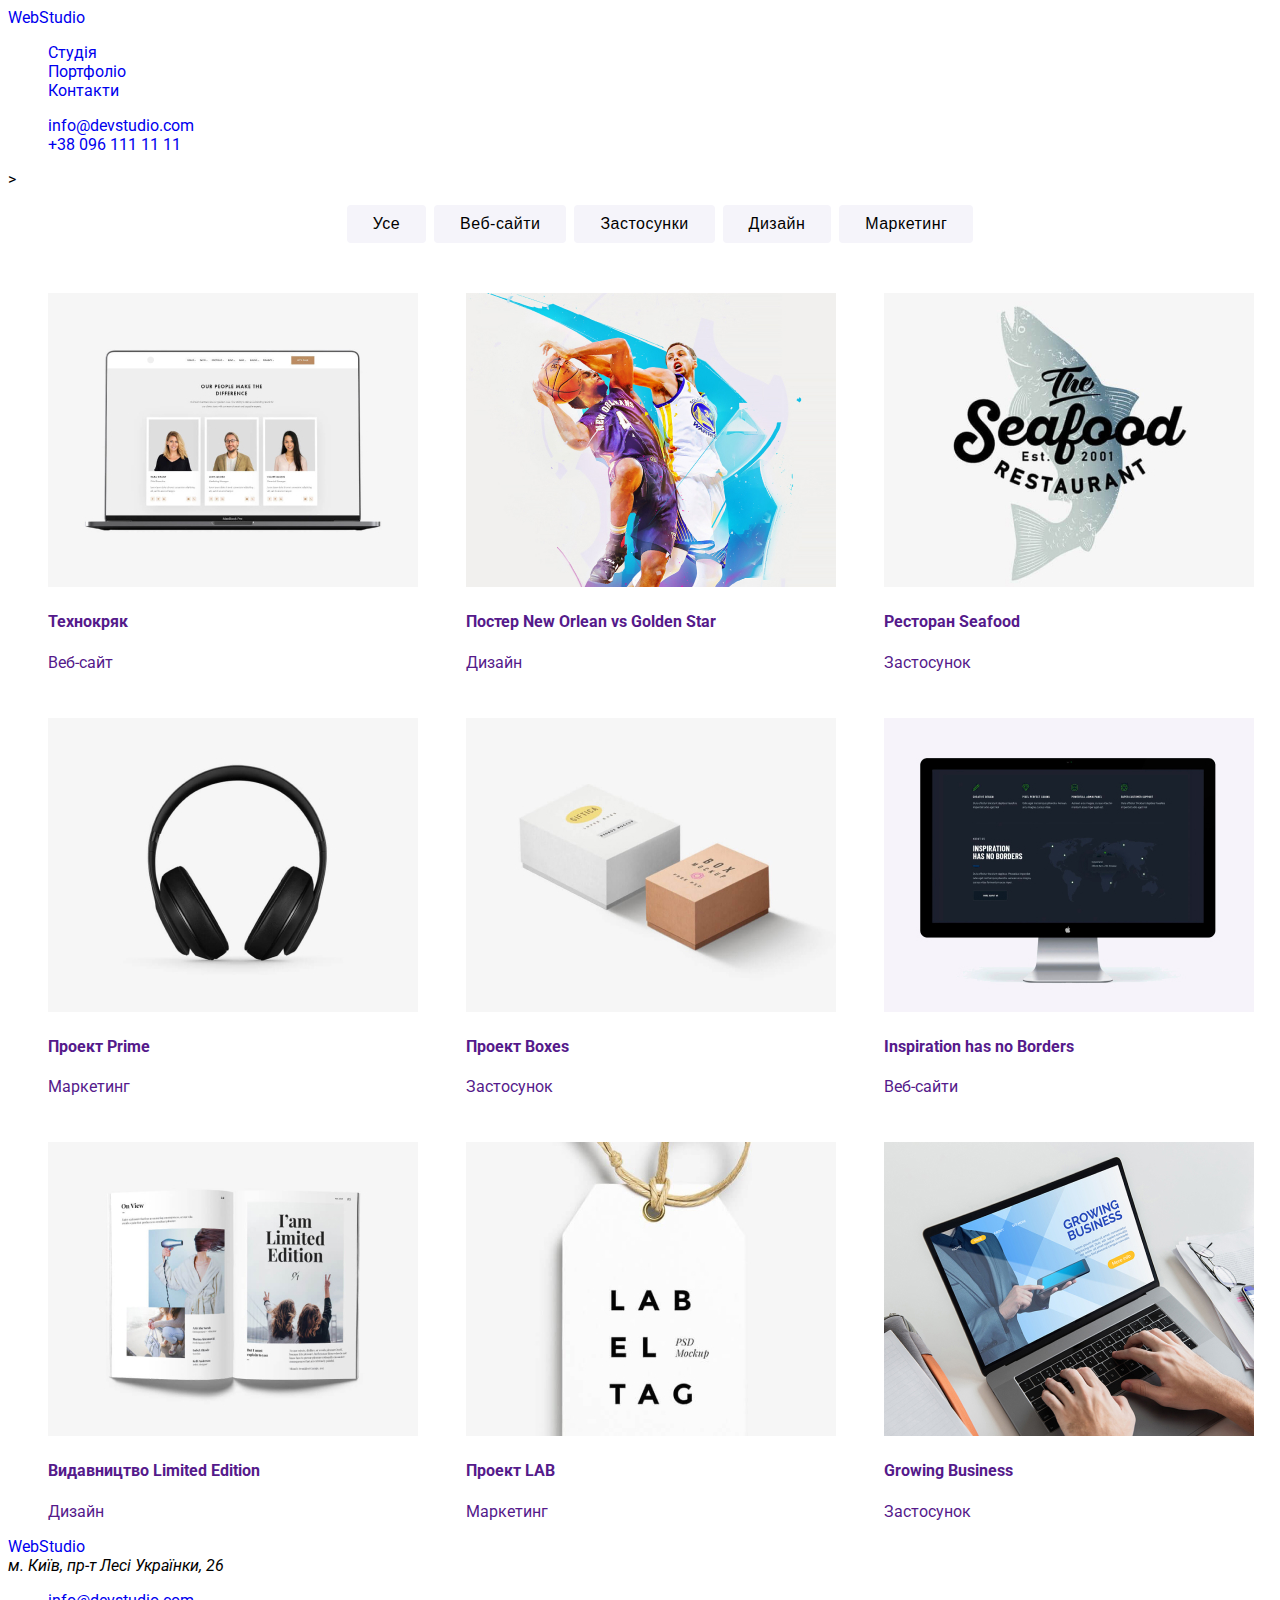
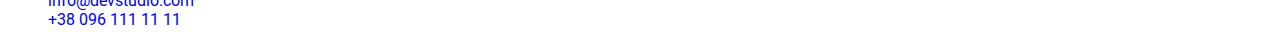
==== portfolio.html @ c789473a "goiteens-hw-12" ====
<!DOCTYPE html>
<html lang="en">
<head>
    <meta charset="UTF-8">
    <meta http-equiv="X-UA-Compatible" content="IE=edge">
    <meta name="viewport" content="width=device-width, initial-scale=1.0">
    <title>Portfolio</title>
<link rel="preconnect" href="https://fonts.googleapis.com">
<link rel="preconnect" href="https://fonts.gstatic.com" crossorigin>
<link href="https://fonts.googleapis.com/css2?family=Raleway:wght@700&family=Roboto:wght@400;500;700;900&display=swap" rel="stylesheet">
    <link rel="stylesheet" href="/portfolio.css">
</head>
<body>
    <header>
        <a href="./"><span>Web</span>Studio</a>
        <nav>
            <ul>
                <li>
                    <a href="./">Студія</a>
                </li>
                <li>
                    <a href="./portfolio.html">Портфоліо</a>
                </li>
                <li>
                    <a href="./">Контакти</a>
                </li>
            </ul>
        </nav>
        <ul>
            <li>
                <a href="./">info@devstudio.com</a>
            </li>
            <li>
                <a href="./">+38 096 111 11 11</a>
            </li>
        </ul>
    </header>
    <main>
        <section class="section">
            <div class="container">>
                <ul class="list">
                    <li class="item"><button type="button" class="button">Усе</button></li>
                    <li class="item"><button type="button" class="button">Веб-сайти</button></li>
                    <li class="item"><button type="button" class="button">Застосунки</button></li>
                    <li class="item"><button type="button" class="button">Дизайн</button></li>
                    <li class="item"><button type="button" class="button">Маркетинг</button></li>
                </ul>
            </div>
        <ul class="examlpes">
            <li class="examples-link">
                <a href="">
                    <img src="/imges(portfolio)/img (6).jpg" alt="notebook">
                    <h4>Технокряк</h4>
                    <p>Веб-сайт</p>
                    </li>
                </a>
            <li class="examples-link">
                <a href="">
                    <img src="/imges(portfolio)/img (7).jpg" alt="basketball">
                    <h4>Постер New Orlean vs Golden Star</h4>
                    <p>Дизайн</p>
                </li>
                </a>
            <li class="examples-link">
                <a href="">
                    <img src="/imges(portfolio)/img (8).jpg" alt="Seafood restaurant">
                    <h4>Ресторан Seafood</h4>
                    <p>Застосунок</p>
                </li>
                </a>
            <li class="examples-link">
                <a href="">
                    <img src="/imges(portfolio)/img (9).jpg" alt="headphones">
                    <h4>Проект Prime</h4>
                    <p>Маркетинг</p>
                </li>
                </a>
            <li class="examples-link">
                <a href="">
                    <img src="/imges(portfolio)/img (10).jpg" alt="boxes">
                    <h4>Проект Boxes</h4>
                    <p>Застосунок</p>
                </li>
                </a>
            <li class="examples-link">
                <a href="">
                    <img src="/imges(portfolio)/img (11).jpg" alt="computer">
                    <h4>Inspiration has no Borders</h4>
                    <p>Веб-сайти</p>
                </li>
                </a>
            <li class="examples-link">
                <a href="">
                    <img src="/imges(portfolio)/img (12).jpg" alt="magazine">
                    <h4>Видавництво Limited Edition</h4>
                    <p>Дизайн</p>
                </li>
                </a>
            <li class="examples-link">
                <a href="">
                    <img src="/imges(portfolio)/img (13).jpg" alt="tag">
                    <h4>Проект LAB</h4>
                    <p>Маркетинг</p>
                </li>
                </a>
            <li class="examples-link">
                <a href="">
                    <img src="/imges(portfolio)/img (14).jpg" alt="notebook">
                    <h4>Growing Business</h4>
                    <p>Застосунок</p>
                </li>
                </a>
        </ul>
        </section>
    </main>
    <footer>
        <a href="./"><span>Web</span>Studio</a>
        <address>м. Київ, пр-т Лесі Українки, 26</address>
        <ul>
            <li>
                <a href="email:info@example.com">info@devstudio.com</a>
            </li>
            <li>
                <a href="tel:+380961111111">+38 096 111 11 11</a>
            </li>
        </ul>
    </footer>
</body>
</html>
---- portfolio.css ----
body{
    font-family: "Roboto", sans-serif;
}
a{
    text-decoration: none;
}
ul{
    list-style: none;
}
.list{
    display: flex;
    justify-content: center;
    margin-bottom: 50px;
}
.item:not(:first-child){
    margin-left: 8px;
}
/* приклади робіт */
.button:hover,
.button:focus{
    background-color: #2196F3;
    color: #FFFFFF;
    box-shadow: 0px 3px 1px rgba(0, 0, 0, 0.1), 
    0px 1px 2px rgba(0, 0, 0, 0.08), 
    0px 2px 2px rgba(0, 0, 0, 0.12);
}
.examlpes{
    display: flex;
    flex-wrap: wrap;
    margin: -15px;
}

.examples-link{
    width: calc((100% - 30px * 3) / 3);
    margin: 15px;
}
.button{
    border: none;
    border-radius: 4px;
    padding: 6px 26px;

    background: #F5F4FA;

    font-weight: 500;
    font-size: 16px;
    line-height: 26px;
    text-align: center;
    letter-spacing: 00.03em;
}
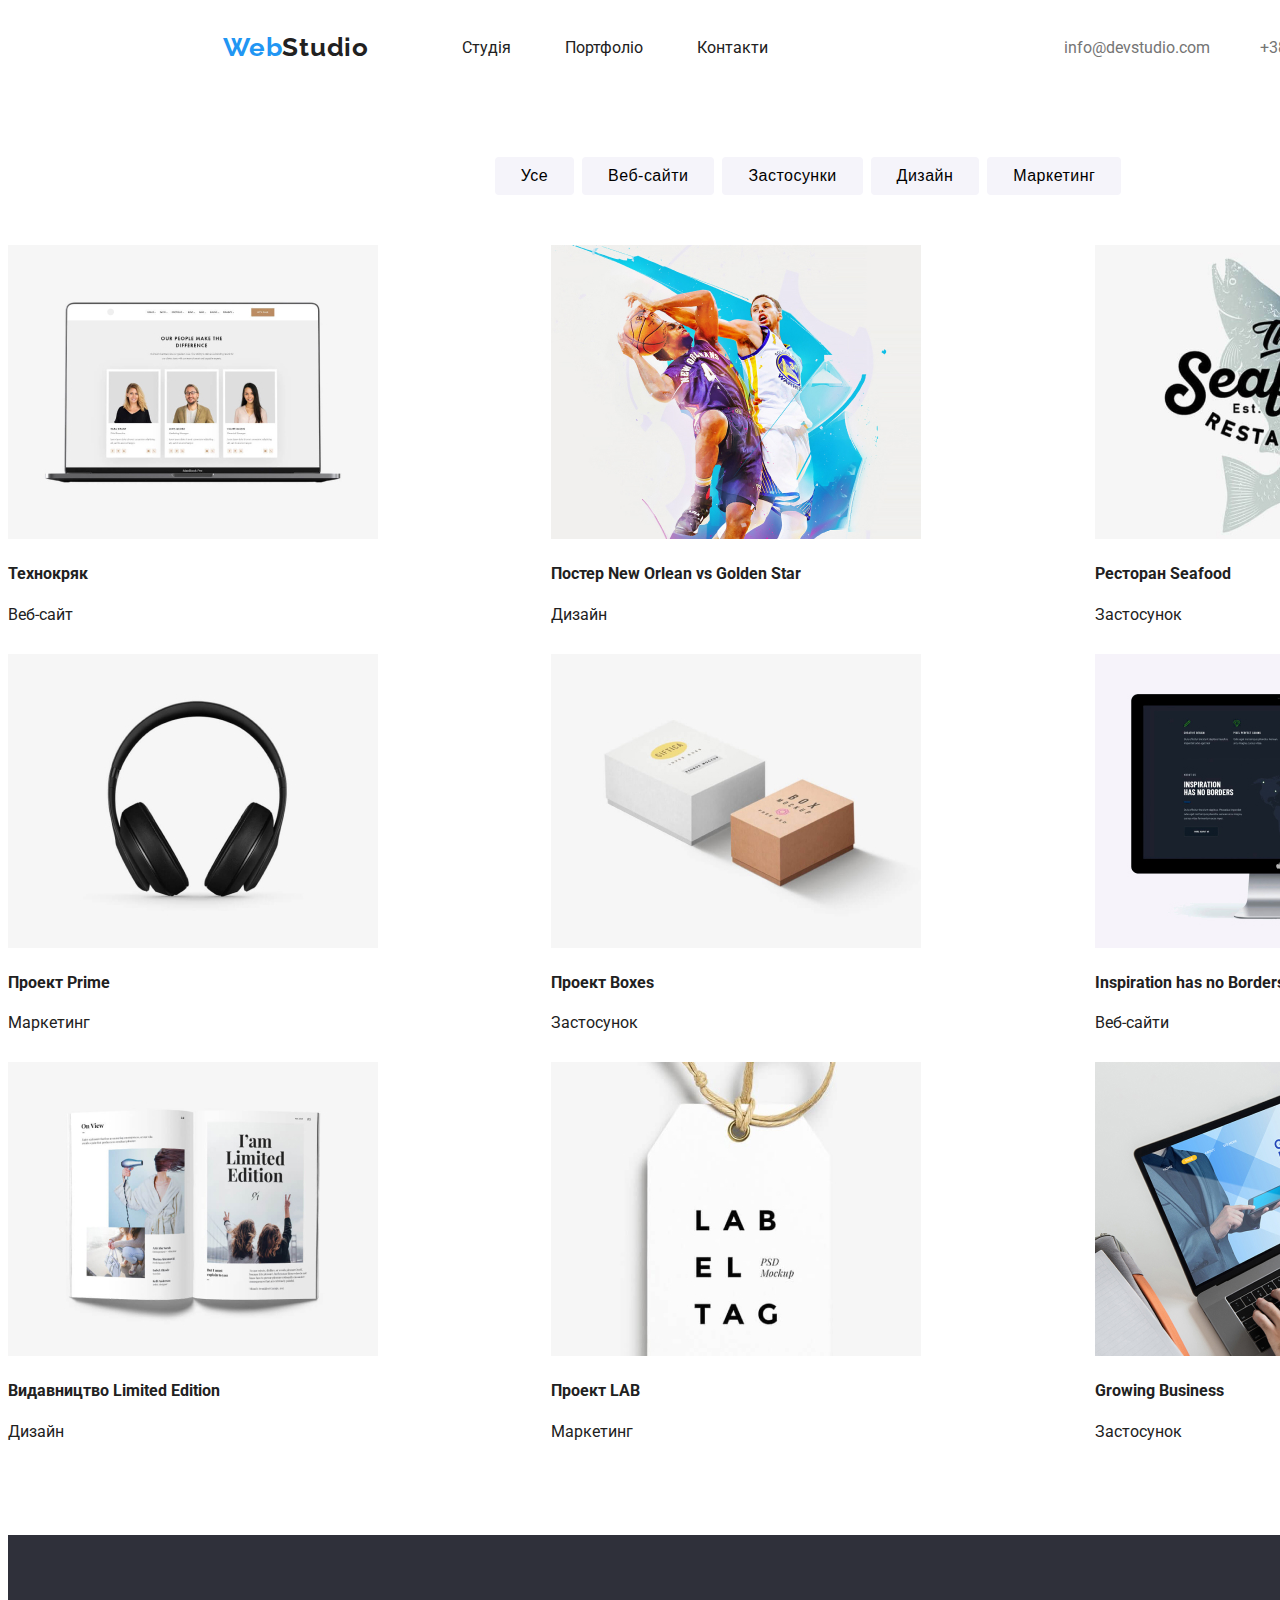
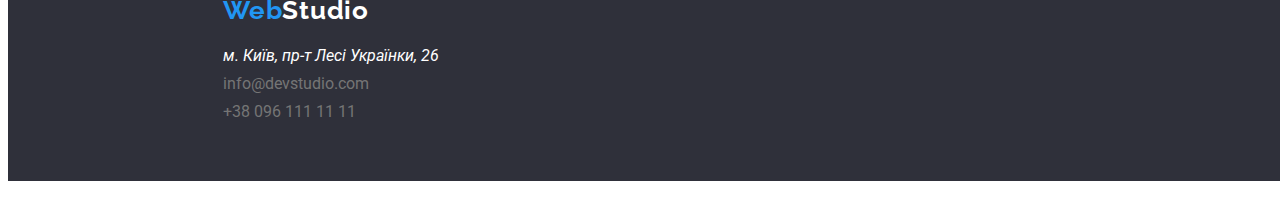
==== commit 3c2cba32: "goiteens-hw-12" ====
--- a/portfolio.html
+++ b/portfolio.html
@@ -11,33 +11,35 @@
     <link rel="stylesheet" href="/portfolio.css">
 </head>
 <body>
-    <header>
-        <a href="./"><span>Web</span>Studio</a>
+     <!--Шапка-->
+     <header class="section header">
+        <div class="container nav">
+            <a class="logo" href="./"><span>Web</span>Studio</a>
         <nav>
-            <ul>
-                <li>
-                    <a href="./">Студія</a>
+            <ul class="nav-list">
+                <li class="nav-item">
+                    <a class="nav-link" href="./">Студія</a>
                 </li>
-                <li>
-                    <a href="./portfolio.html">Портфоліо</a>
+                <li class="nav-item">
+                    <a class="nav-link" href="./portfolio.html">Портфоліо</a>
                 </li>
-                <li>
-                    <a href="./">Контакти</a>
+                <li class="nav-item">
+                    <a class="nav-link" href="">Контакти</a>
                 </li>
             </ul>
         </nav>
-        <ul>
-            <li>
-                <a href="./">info@devstudio.com</a>
+        <ul class="contacts-list">
+            <li class="contact-item">
+                <a class="contact-link" href="">info@devstudio.com</a>
             </li>
-            <li>
-                <a href="./">+38 096 111 11 11</a>
+            <li class="contact-item">
+                <a class="contact-link" href="">+38 096 111 11 11</a>
             </li>
         </ul>
-    </header>
+        </div>
     <main>
         <section class="section">
-            <div class="container">>
+            <div class="container">
                 <ul class="list">
                     <li class="item"><button type="button" class="button">Усе</button></li>
                     <li class="item"><button type="button" class="button">Веб-сайти</button></li>
@@ -49,63 +51,63 @@
         <ul class="examlpes">
             <li class="examples-link">
                 <a href="">
-                    <img src="/imges(portfolio)/img (6).jpg" alt="notebook">
+                    <img class="examples-img" src="/imges(portfolio)/img (6).jpg" alt="notebook">
                     <h4>Технокряк</h4>
                     <p>Веб-сайт</p>
                     </li>
                 </a>
             <li class="examples-link">
                 <a href="">
-                    <img src="/imges(portfolio)/img (7).jpg" alt="basketball">
+                    <img class="examples-img" src="/imges(portfolio)/img (7).jpg" alt="basketball">
                     <h4>Постер New Orlean vs Golden Star</h4>
                     <p>Дизайн</p>
                 </li>
                 </a>
             <li class="examples-link">
                 <a href="">
-                    <img src="/imges(portfolio)/img (8).jpg" alt="Seafood restaurant">
+                    <img class="examples-img" src="/imges(portfolio)/img (8).jpg" alt="Seafood restaurant">
                     <h4>Ресторан Seafood</h4>
                     <p>Застосунок</p>
                 </li>
                 </a>
             <li class="examples-link">
                 <a href="">
-                    <img src="/imges(portfolio)/img (9).jpg" alt="headphones">
+                    <img class="examples-img" src="/imges(portfolio)/img (9).jpg" alt="headphones">
                     <h4>Проект Prime</h4>
                     <p>Маркетинг</p>
                 </li>
                 </a>
             <li class="examples-link">
                 <a href="">
-                    <img src="/imges(portfolio)/img (10).jpg" alt="boxes">
+                    <img class="examples-img" src="/imges(portfolio)/img (10).jpg" alt="boxes">
                     <h4>Проект Boxes</h4>
                     <p>Застосунок</p>
                 </li>
                 </a>
             <li class="examples-link">
                 <a href="">
-                    <img src="/imges(portfolio)/img (11).jpg" alt="computer">
+                    <img class="examples-img" src="/imges(portfolio)/img (11).jpg" alt="computer">
                     <h4>Inspiration has no Borders</h4>
                     <p>Веб-сайти</p>
                 </li>
                 </a>
             <li class="examples-link">
                 <a href="">
-                    <img src="/imges(portfolio)/img (12).jpg" alt="magazine">
+                    <img class="examples-img" src="/imges(portfolio)/img (12).jpg" alt="magazine">
                     <h4>Видавництво Limited Edition</h4>
                     <p>Дизайн</p>
                 </li>
                 </a>
             <li class="examples-link">
                 <a href="">
-                    <img src="/imges(portfolio)/img (13).jpg" alt="tag">
+                    <img class="examples-img" src="/imges(portfolio)/img (13).jpg" alt="tag">
                     <h4>Проект LAB</h4>
                     <p>Маркетинг</p>
                 </li>
                 </a>
             <li class="examples-link">
                 <a href="">
-                    <img src="/imges(portfolio)/img (14).jpg" alt="notebook">
+                    <img class="examples-img" src="/imges(portfolio)/img (14).jpg" alt="notebook">
                     <h4>Growing Business</h4>
                     <p>Застосунок</p>
                 </li>
@@ -113,17 +115,19 @@
         </ul>
         </section>
     </main>
-    <footer>
-        <a href="./"><span>Web</span>Studio</a>
-        <address>м. Київ, пр-т Лесі Українки, 26</address>
-        <ul>
-            <li>
-                <a href="email:info@example.com">info@devstudio.com</a>
-            </li>
-            <li>
-                <a href="tel:+380961111111">+38 096 111 11 11</a>
-            </li>
-        </ul>
-    </footer>
+    <footer class="section footer">
+        <div class="container">
+            <div class="footer-nav">
+                <a class="logo" href="./"><span>Web</span>Studio</a>
+                <address class="adderess">м. Київ, пр-т Лесі Українки, 26</address>
+                <ul class="contacts-list">
+                    <li class="contact-item">
+                        <a class="contact-link" href="">info@devstudio.com</a>
+                    </li>
+                    <li class="contact-item">
+                        <a class="contact-link" href="">+38 096 111 11 11</a>
+                    </li>
+                </ul>
+            </div>
 </body>
 </html>--- a/portfolio.css
+++ b/portfolio.css
@@ -1,5 +1,57 @@
+:root{
+    --accent-color: #2196F3;
+    --primary-text-color: #212121;
+    --secondary-text-color: #757575;
+    --thirdly-text-color: #FFFFFF;
+    --background-color: #2F303A;
+}
+/* #2196F3 -accent-color
+#212121 -primary-text-color
+#757575 -secondary-text-color
+#FFFFFF -thirdly-text-color */
+
+/* загальні стилі */
 body{
     font-family: "Roboto", sans-serif;
+    color: var(--primary-text-color);
+}
+*,
+*::before,
+*::after{
+    box-sizing: border-box;
+}
+h1,
+h2,
+h3,
+p,
+ul{
+    margin: 0;
+    padding: 0;
+}
+a{
+    padding: 0;
+    margin: 0;
+    color: var(--primary-text-color);
+    text-decoration: none;
+}
+ul{
+    list-style: none;
+}
+/* головна сторінка */
+.section{
+    width: 1600px;
+    padding-top: 94px;
+    padding-bottom: 94px;
+}
+.container{
+    width: 1200px;
+    padding-left: 15px;
+    padding-right: 15px;
+    margin-left: auto;
+    margin-right: auto;
+}
+body{
+    font-family: "Roboto", sans-serif;
 }
 a{
     text-decoration: none;
@@ -14,6 +66,66 @@
 }
 .item:not(:first-child){
     margin-left: 8px;
+}
+.section.header{
+    padding-top: 24px;
+    padding-bottom: 25px;
+}
+.container.nav{
+    display: flex;
+    align-items: center;
+}
+.logo{
+    font-family: 'Raleway';
+ font-style: normal;
+ font-weight: 700;
+ font-size: 26px;
+ line-height: 31px;
+ letter-spacing: 0.03em;
+
+ color: var(--primary-text-color);
+}
+.logo span{
+ color: var(--accent-color);
+}
+
+nav{
+    margin-left: 93px;
+}
+
+.nav-list{
+display: flex;
+}
+
+.nav-item:not(:first-child){
+margin-left: 54px;
+}
+.nav-link
+.contact-link{
+    /* font-family: 'Roboto'; */
+font-style: normal;
+font-weight: 500;
+font-size: 14px;
+line-height: 16px;
+letter-spacing: 0.02em;
+
+color: var(--primary-text-color);
+}
+.nav-link:hover,
+.nav-link:focus,
+.contact-link:hover,
+.contact-link:focus{
+    color: var(--accent-color);
+}
+.contacts-list{
+display: flex;
+margin-left: auto;
+}
+.contact-item:not(:first-child){
+    margin-left: 50px;
+}
+.contact-link{
+    color: var(--secondary-text-color);
 }
 /* приклади робіт */
 .button:hover,
@@ -46,4 +158,47 @@
     line-height: 26px;
     text-align: center;
     letter-spacing: 00.03em;
+}
+
+/* футер */
+.section.footer{
+    padding-top: 60px;
+    padding-bottom: 60px;
+}
+.footer .container{
+    display: flex;
+}
+.flex{
+    margin-left: 70px;
+}
+.footer .logo{
+    color: #fff;
+}
+.adderess{
+    margin-top: 20px;
+    color: #FFFFFF;
+}
+.footer .contacts-list{
+    display: block;
+    margin-top: 9px;
+}
+.footer .contact-item:nth-child(2){
+    margin-left: 0;
+    margin-top: 9px;
+}
+.flex-title{
+    color: #FFFFFF;
+    font-weight: 700;
+font-size: 14px;
+line-height: 16px;
+letter-spacing: 0.03em;
+text-transform: uppercase;
+margin-bottom: 20px;
+}
+.footer .item-foot:not(:last-child){
+    margin-right: 10px;
+}
+.section footer{
+    background-color: #2F303A;
+    margin: none;
 }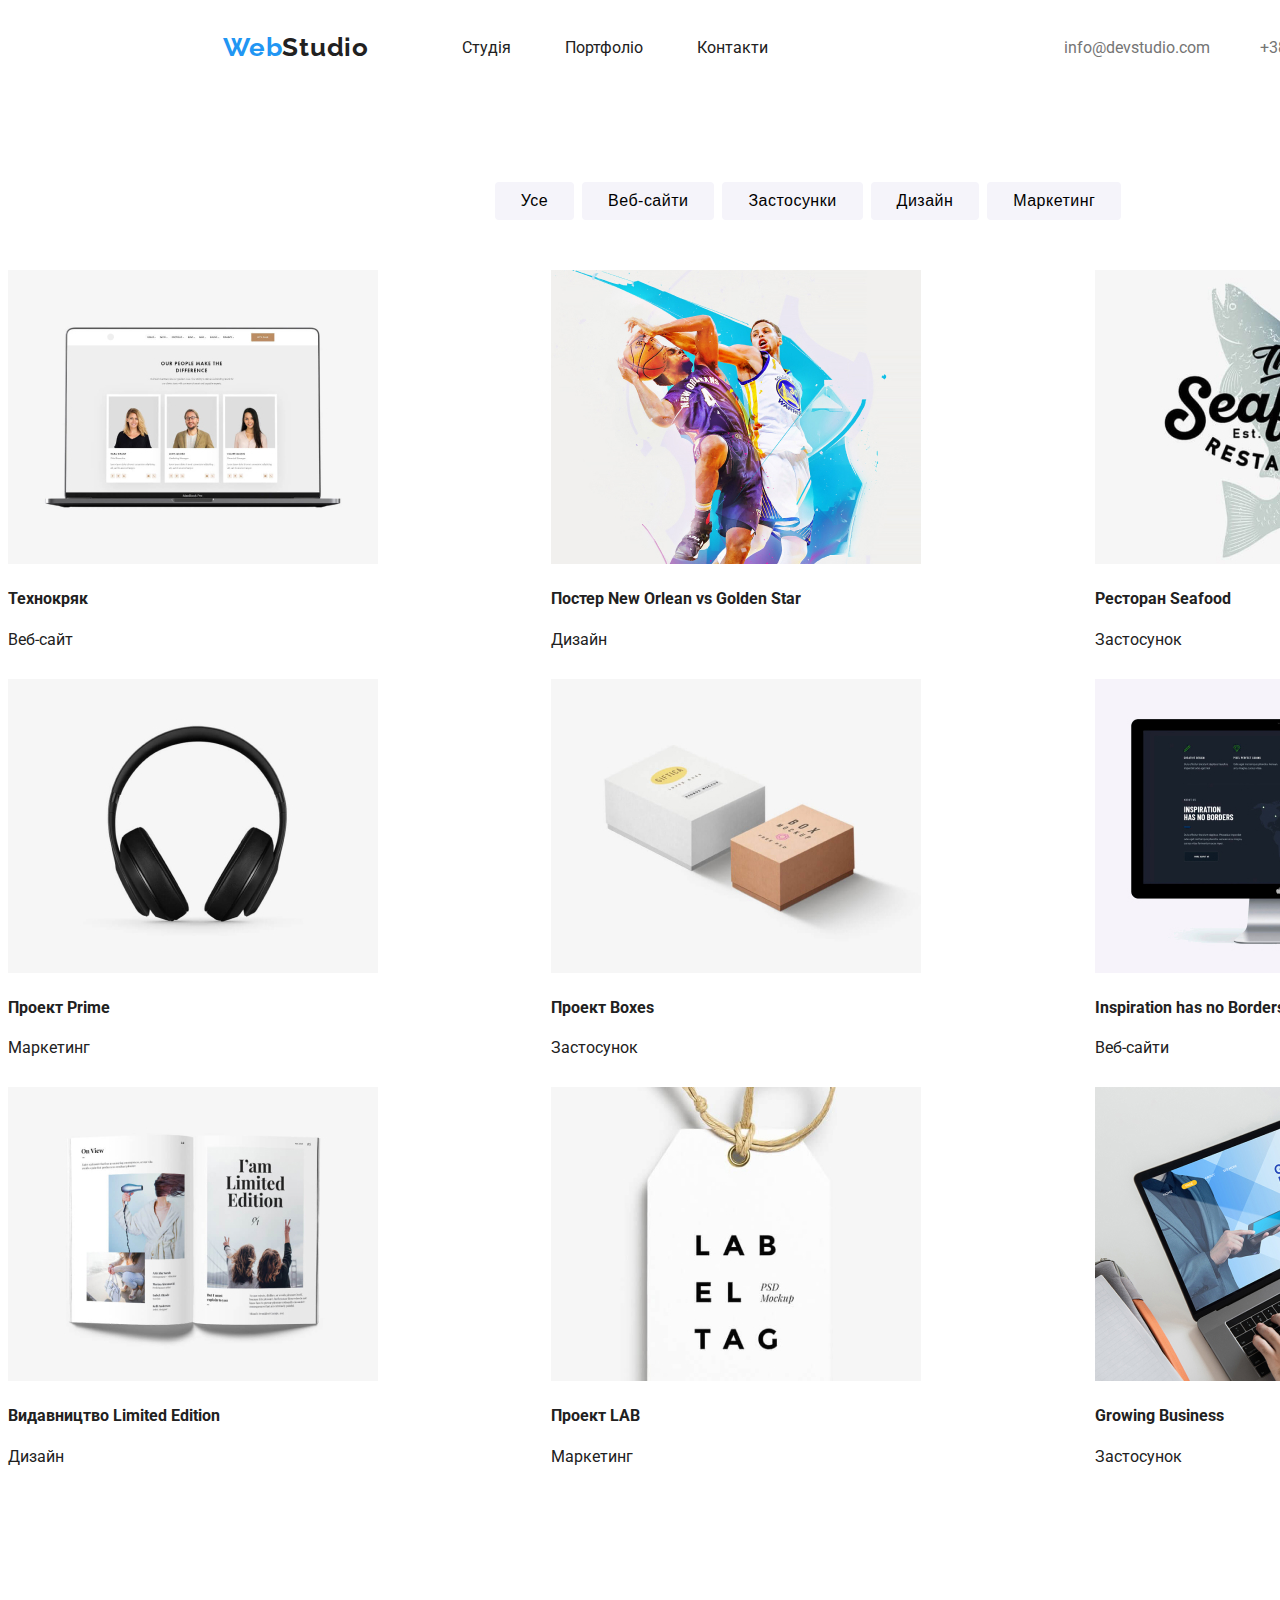
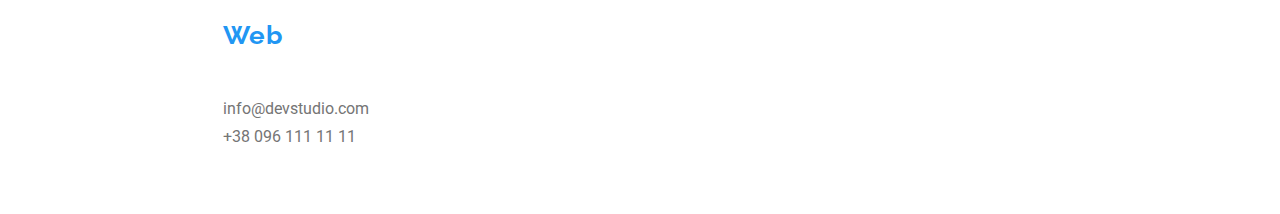
==== commit 8e4fd1ac: "goiteens-hw-12" ====
--- a/portfolio.html
+++ b/portfolio.html
@@ -37,6 +37,7 @@
             </li>
         </ul>
         </div>
+     </header>
     <main>
         <section class="section">
             <div class="container">
@@ -51,63 +52,63 @@
         <ul class="examlpes">
             <li class="examples-link">
                 <a href="">
-                    <img class="examples-img" src="/imges(portfolio)/img (6).jpg" alt="notebook">
+                    <img class="examples-img" src="./imges(portfolio)/img (6).jpg" alt="notebook">
                     <h4>Технокряк</h4>
                     <p>Веб-сайт</p>
                     </li>
                 </a>
             <li class="examples-link">
                 <a href="">
-                    <img class="examples-img" src="/imges(portfolio)/img (7).jpg" alt="basketball">
+                    <img class="examples-img" src="./imges(portfolio)/img (7).jpg" alt="basketball">
                     <h4>Постер New Orlean vs Golden Star</h4>
                     <p>Дизайн</p>
                 </li>
                 </a>
             <li class="examples-link">
                 <a href="">
-                    <img class="examples-img" src="/imges(portfolio)/img (8).jpg" alt="Seafood restaurant">
+                    <img class="examples-img" src="./imges(portfolio)/img (8).jpg" alt="Seafood restaurant">
                     <h4>Ресторан Seafood</h4>
                     <p>Застосунок</p>
                 </li>
                 </a>
             <li class="examples-link">
                 <a href="">
-                    <img class="examples-img" src="/imges(portfolio)/img (9).jpg" alt="headphones">
+                    <img class="examples-img" src="./imges(portfolio)/img (9).jpg" alt="headphones">
                     <h4>Проект Prime</h4>
                     <p>Маркетинг</p>
                 </li>
                 </a>
             <li class="examples-link">
                 <a href="">
-                    <img class="examples-img" src="/imges(portfolio)/img (10).jpg" alt="boxes">
+                    <img class="examples-img" src="./imges(portfolio)/img (10).jpg" alt="boxes">
                     <h4>Проект Boxes</h4>
                     <p>Застосунок</p>
                 </li>
                 </a>
             <li class="examples-link">
                 <a href="">
-                    <img class="examples-img" src="/imges(portfolio)/img (11).jpg" alt="computer">
+                    <img class="examples-img" src="./imges(portfolio)/img (11).jpg" alt="computer">
                     <h4>Inspiration has no Borders</h4>
                     <p>Веб-сайти</p>
                 </li>
                 </a>
             <li class="examples-link">
                 <a href="">
-                    <img class="examples-img" src="/imges(portfolio)/img (12).jpg" alt="magazine">
+                    <img class="examples-img" src="./imges(portfolio)/img (12).jpg" alt="magazine">
                     <h4>Видавництво Limited Edition</h4>
                     <p>Дизайн</p>
                 </li>
                 </a>
             <li class="examples-link">
                 <a href="">
-                    <img class="examples-img" src="/imges(portfolio)/img (13).jpg" alt="tag">
+                    <img class="examples-img" src="./imges(portfolio)/img (13).jpg" alt="tag">
                     <h4>Проект LAB</h4>
                     <p>Маркетинг</p>
                 </li>
                 </a>
             <li class="examples-link">
                 <a href="">
-                    <img class="examples-img" src="/imges(portfolio)/img (14).jpg" alt="notebook">
+                    <img class="examples-img" src="./imges(portfolio)/img (14).jpg" alt="notebook">
                     <h4>Growing Business</h4>
                     <p>Застосунок</p>
                 </li>
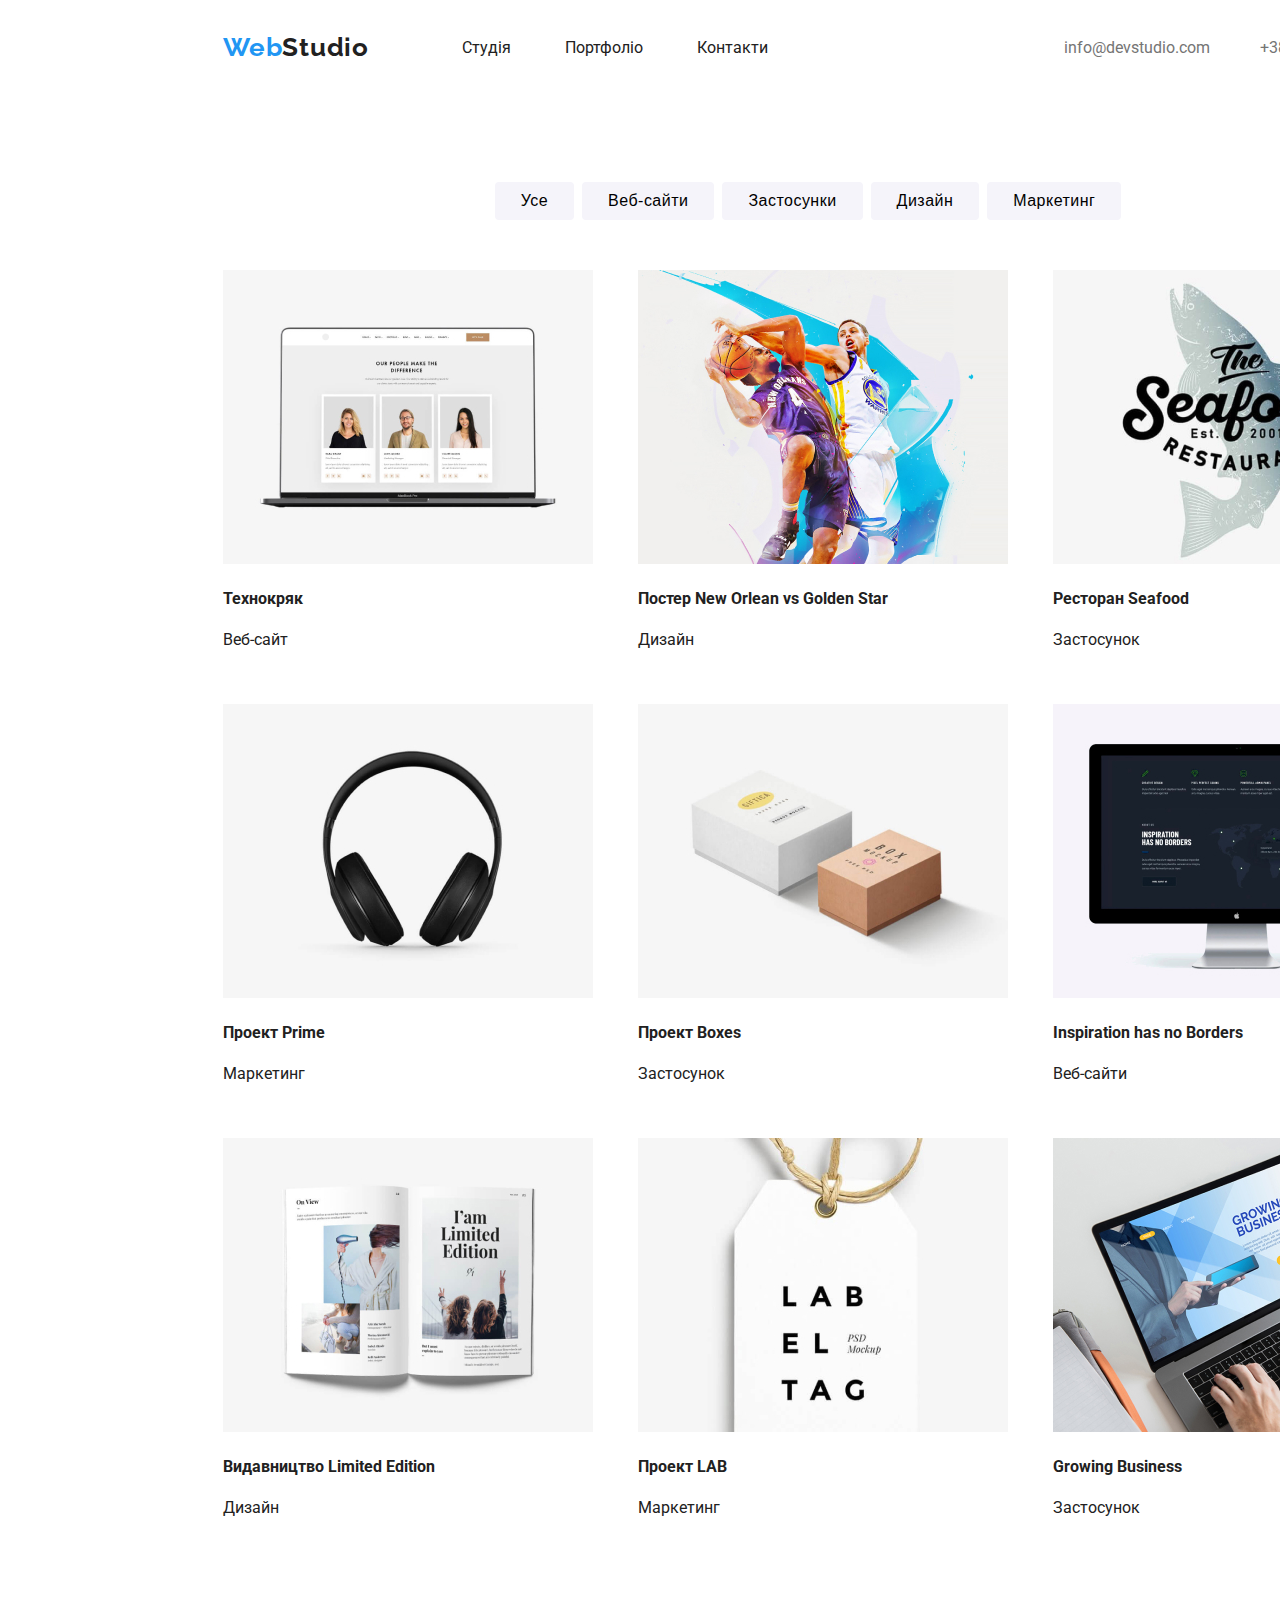
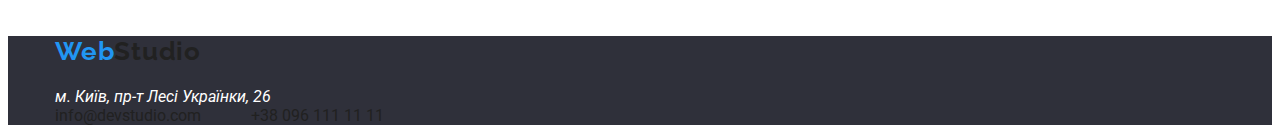
==== commit 5974ff83: "goiteens-hw-12" ====
--- a/portfolio.html
+++ b/portfolio.html
@@ -50,7 +50,7 @@
                 </ul>
             </div>
         <ul class="examlpes">
-            <li class="examples-link">
+            <li class="examples-link first">
                 <a href="">
                     <img class="examples-img" src="./imges(portfolio)/img (6).jpg" alt="notebook">
                     <h4>Технокряк</h4>
@@ -64,14 +64,14 @@
                     <p>Дизайн</p>
                 </li>
                 </a>
-            <li class="examples-link">
+            <li class="examples-link last">
                 <a href="">
                     <img class="examples-img" src="./imges(portfolio)/img (8).jpg" alt="Seafood restaurant">
                     <h4>Ресторан Seafood</h4>
                     <p>Застосунок</p>
                 </li>
                 </a>
-            <li class="examples-link">
+            <li class="examples-link first">
                 <a href="">
                     <img class="examples-img" src="./imges(portfolio)/img (9).jpg" alt="headphones">
                     <h4>Проект Prime</h4>
@@ -85,14 +85,14 @@
                     <p>Застосунок</p>
                 </li>
                 </a>
-            <li class="examples-link">
+            <li class="examples-link last">
                 <a href="">
                     <img class="examples-img" src="./imges(portfolio)/img (11).jpg" alt="computer">
                     <h4>Inspiration has no Borders</h4>
                     <p>Веб-сайти</p>
                 </li>
                 </a>
-            <li class="examples-link">
+            <li class="examples-link first">
                 <a href="">
                     <img class="examples-img" src="./imges(portfolio)/img (12).jpg" alt="magazine">
                     <h4>Видавництво Limited Edition</h4>
@@ -106,7 +106,7 @@
                     <p>Маркетинг</p>
                 </li>
                 </a>
-            <li class="examples-link">
+            <li class="examples-link last">
                 <a href="">
                     <img class="examples-img" src="./imges(portfolio)/img (14).jpg" alt="notebook">
                     <h4>Growing Business</h4>
@@ -116,17 +116,17 @@
         </ul>
         </section>
     </main>
-    <footer class="section footer">
+    <footer class="section-footer">
         <div class="container">
             <div class="footer-nav">
                 <a class="logo" href="./"><span>Web</span>Studio</a>
                 <address class="adderess">м. Київ, пр-т Лесі Українки, 26</address>
                 <ul class="contacts-list">
                     <li class="contact-item">
-                        <a class="contact-link" href="">info@devstudio.com</a>
+                        <a class="footer-link" href="">info@devstudio.com</a>
                     </li>
                     <li class="contact-item">
-                        <a class="contact-link" href="">+38 096 111 11 11</a>
+                        <a class="footer-link" href="">+38 096 111 11 11</a>
                     </li>
                 </ul>
             </div>
--- a/portfolio.css
+++ b/portfolio.css
@@ -101,7 +101,7 @@
 margin-left: 54px;
 }
 .nav-link
-.contact-link{
+.footer-link{
     /* font-family: 'Roboto'; */
 font-style: normal;
 font-weight: 500;
@@ -159,8 +159,25 @@
     text-align: center;
     letter-spacing: 00.03em;
 }
+.examples-img{
+    height: 294px;
+    width: 370px;
+    margin-right: 30px;
+}
+.examples-link:not(:last-child){
+    height: 404px;
+width: 370px;
+margin-right: 30px;
+}
+.first{
+    margin-left: 230px;
+}
+.last{
+    margin-right: 200px;
+}
 
 /* футер */
+
 .section.footer{
     padding-top: 60px;
     padding-bottom: 60px;
@@ -198,7 +215,7 @@
 .footer .item-foot:not(:last-child){
     margin-right: 10px;
 }
-.section footer{
+.section-footer{
     background-color: #2F303A;
     margin: none;
 }